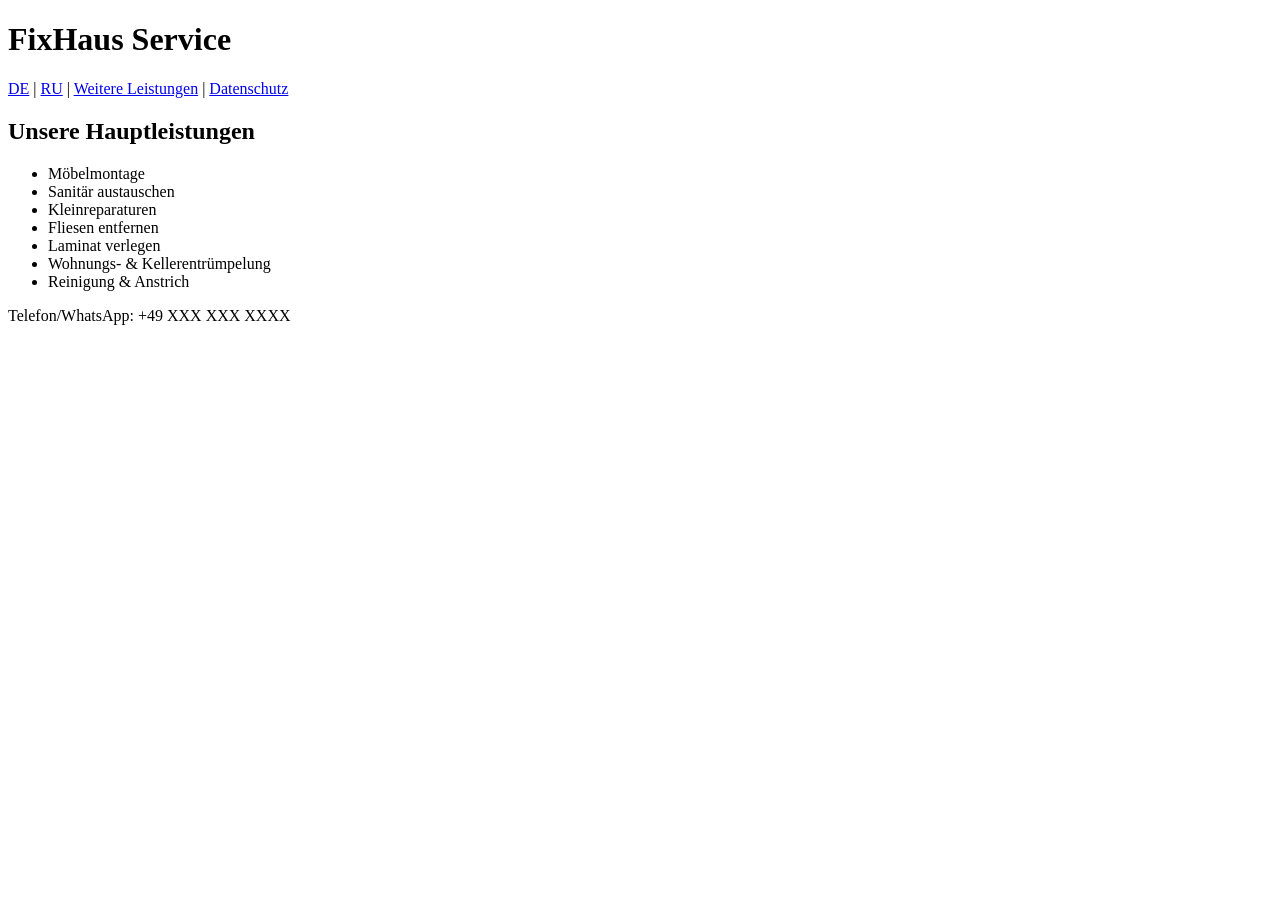
==== index.html @ be0d23b0 "Add files via upload" ====
<!doctype html><html lang="de"><meta charset="utf-8"><title>FixHaus Service</title><link rel="stylesheet" href="css/style.css"><body><header><h1>FixHaus Service</h1><nav><a href="index.html">DE</a> | <a href="index.html?lang=ru">RU</a> | <a href="services.html">Weitere Leistungen</a> | <a href="datenschutz.html">Datenschutz</a></nav></header><main><h2>Unsere Hauptleistungen</h2><ul><li>Möbelmontage</li><li>Sanitär austauschen</li><li>Kleinreparaturen</li><li>Fliesen entfernen</li><li>Laminat verlegen</li><li>Wohnungs- & Kellerentrümpelung</li><li>Reinigung & Anstrich</li></ul><p>Telefon/WhatsApp: +49 XXX XXX XXXX</p></main><script>
const p=new URLSearchParams(location.search);if(p.get("lang")=="ru"){document.documentElement.lang="ru";document.querySelector("h2").textContent="Основные услуги";}
</script></body></html>
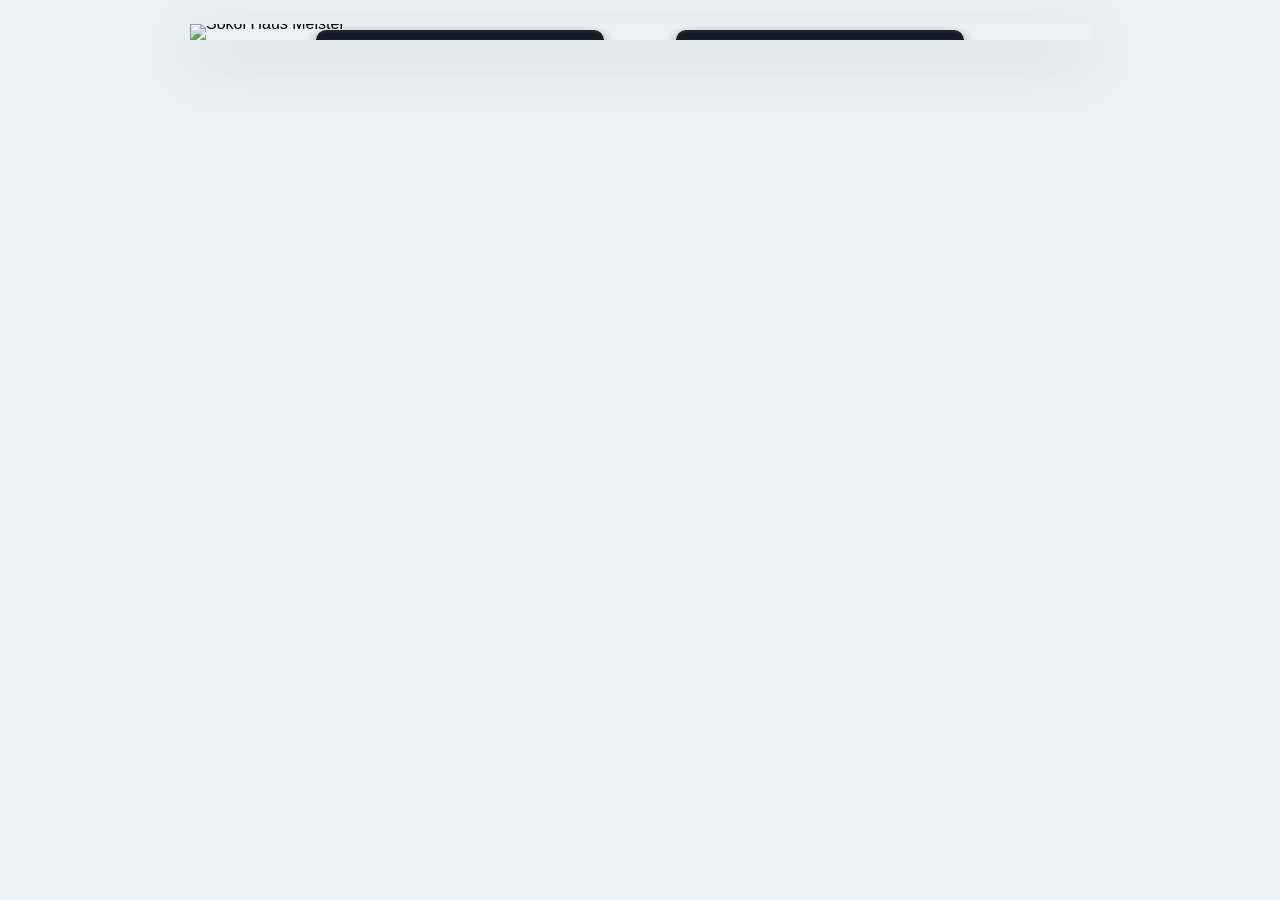
==== commit ea08892f: "Add files via upload" ====
--- a/index.html
+++ b/index.html
@@ -1,3 +1,36 @@
-<!doctype html><html lang="de"><meta charset="utf-8"><title>FixHaus Service</title><link rel="stylesheet" href="css/style.css"><body><header><h1>FixHaus Service</h1><nav><a href="index.html">DE</a> | <a href="index.html?lang=ru">RU</a> | <a href="services.html">Weitere Leistungen</a> | <a href="datenschutz.html">Datenschutz</a></nav></header><main><h2>Unsere Hauptleistungen</h2><ul><li>Möbelmontage</li><li>Sanitär austauschen</li><li>Kleinreparaturen</li><li>Fliesen entfernen</li><li>Laminat verlegen</li><li>Wohnungs- & Kellerentrümpelung</li><li>Reinigung & Anstrich</li></ul><p>Telefon/WhatsApp: +49 XXX XXX XXXX</p></main><script>
-const p=new URLSearchParams(location.search);if(p.get("lang")=="ru"){document.documentElement.lang="ru";document.querySelector("h2").textContent="Основные услуги";}
-</script></body></html>+<!doctype html>
+<html lang="de">
+<head>
+<meta charset="utf-8">
+<meta name="viewport" content="width=device-width,initial-scale=1">
+<title>Sokol Haus Meister</title>
+<link rel="stylesheet" href="style.css">
+</head>
+<body>
+<main class="building">
+  <img src="assets/sokol-haus-meister.png" alt="Sokol Haus Meister">
+
+  <button class="service s1" data-title="Hausmeister Service">Hausmeister Service</button>
+  <button class="service s2" data-title="Möbel Demontage / Montage">Möbel Demontage / Montage</button>
+  <button class="service s3" data-title="Sanitär Austausch / Reparatur">Sanitär Austausch / Reparatur</button>
+  <button class="service s4" data-title="Wohnung renovieren">Wohnung renovieren</button>
+  <button class="service s5" data-title="Demontage Fliesen, Tapete, Fußbodenbelag">Demontage Fliesen, Tapete, Fußbodenbelag</button>
+  <button class="service s6" data-title="Entrümpelung Wohnung / Keller">Entrümpelung Wohnung / Keller</button>
+</main>
+
+<div class="modal" id="modal">
+  <div class="card">
+    <button class="close">&times;</button>
+    <h2 id="title"></h2>
+    <p>Hier wird später die Beschreibung des Bereichs mit zusätzlichen Leistungen und Bildern angezeigt.</p>
+  </div>
+</div>
+
+<script>
+const modal=document.getElementById("modal"), title=document.getElementById("title");
+document.querySelectorAll(".service").forEach(b=>b.onclick=()=>{title.textContent=b.dataset.title;modal.classList.add("open")});
+document.querySelector(".close").onclick=()=>modal.classList.remove("open");
+modal.onclick=e=>{if(e.target===modal)modal.classList.remove("open")};
+</script>
+</body>
+</html>
--- a/style.css
+++ b/style.css
@@ -0,0 +1,15 @@
+*{box-sizing:border-box}
+html,body{margin:0;background:#eef1f4;font-family:Arial,Helvetica,sans-serif}
+body{display:flex;justify-content:center;padding:24px 12px 48px}
+.building{position:relative;width:min(100%,900px);line-height:0;box-shadow:0 18px 55px rgba(0,0,0,.18);overflow:hidden}
+.building>img{display:block;width:100%;height:auto}
+.service{position:absolute;transform:translateX(-50%);width:32%;padding:9px 12px;border:0;border-radius:10px;background:rgba(20,28,38,.94);color:white;font-size:clamp(11px,1.55vw,16px);font-weight:700;line-height:1.2;text-align:center;cursor:pointer;box-shadow:0 5px 14px rgba(0,0,0,.24);transition:.18s}
+.service:hover{transform:translateX(-50%) translateY(-3px);background:#b67a32}
+.s1{left:30%;top:39.4%}.s2{left:70%;top:39.4%}
+.s3{left:30%;top:58.2%}.s4{left:70%;top:58.2%}
+.s5{left:30%;top:77%}.s6{left:70%;top:77%}
+.modal{position:fixed;inset:0;display:none;align-items:center;justify-content:center;padding:20px;background:rgba(0,0,0,.58);z-index:5}
+.modal.open{display:flex}.card{position:relative;width:min(520px,100%);padding:32px;border-radius:18px;background:white;line-height:1.5;box-shadow:0 20px 60px rgba(0,0,0,.35)}
+.card h2{margin:0 35px 10px 0}.card p{margin:0;color:#59616a}
+.close{position:absolute;top:8px;right:14px;border:0;background:none;font-size:32px;cursor:pointer}
+@media(max-width:600px){body{padding:0 0 20px}.building{width:100%;box-shadow:none}.service{width:37%;padding:6px 7px;border-radius:7px;font-size:10px}.s1,.s2{top:39%}.s3,.s4{top:57.9%}.s5,.s6{top:76.7%}}
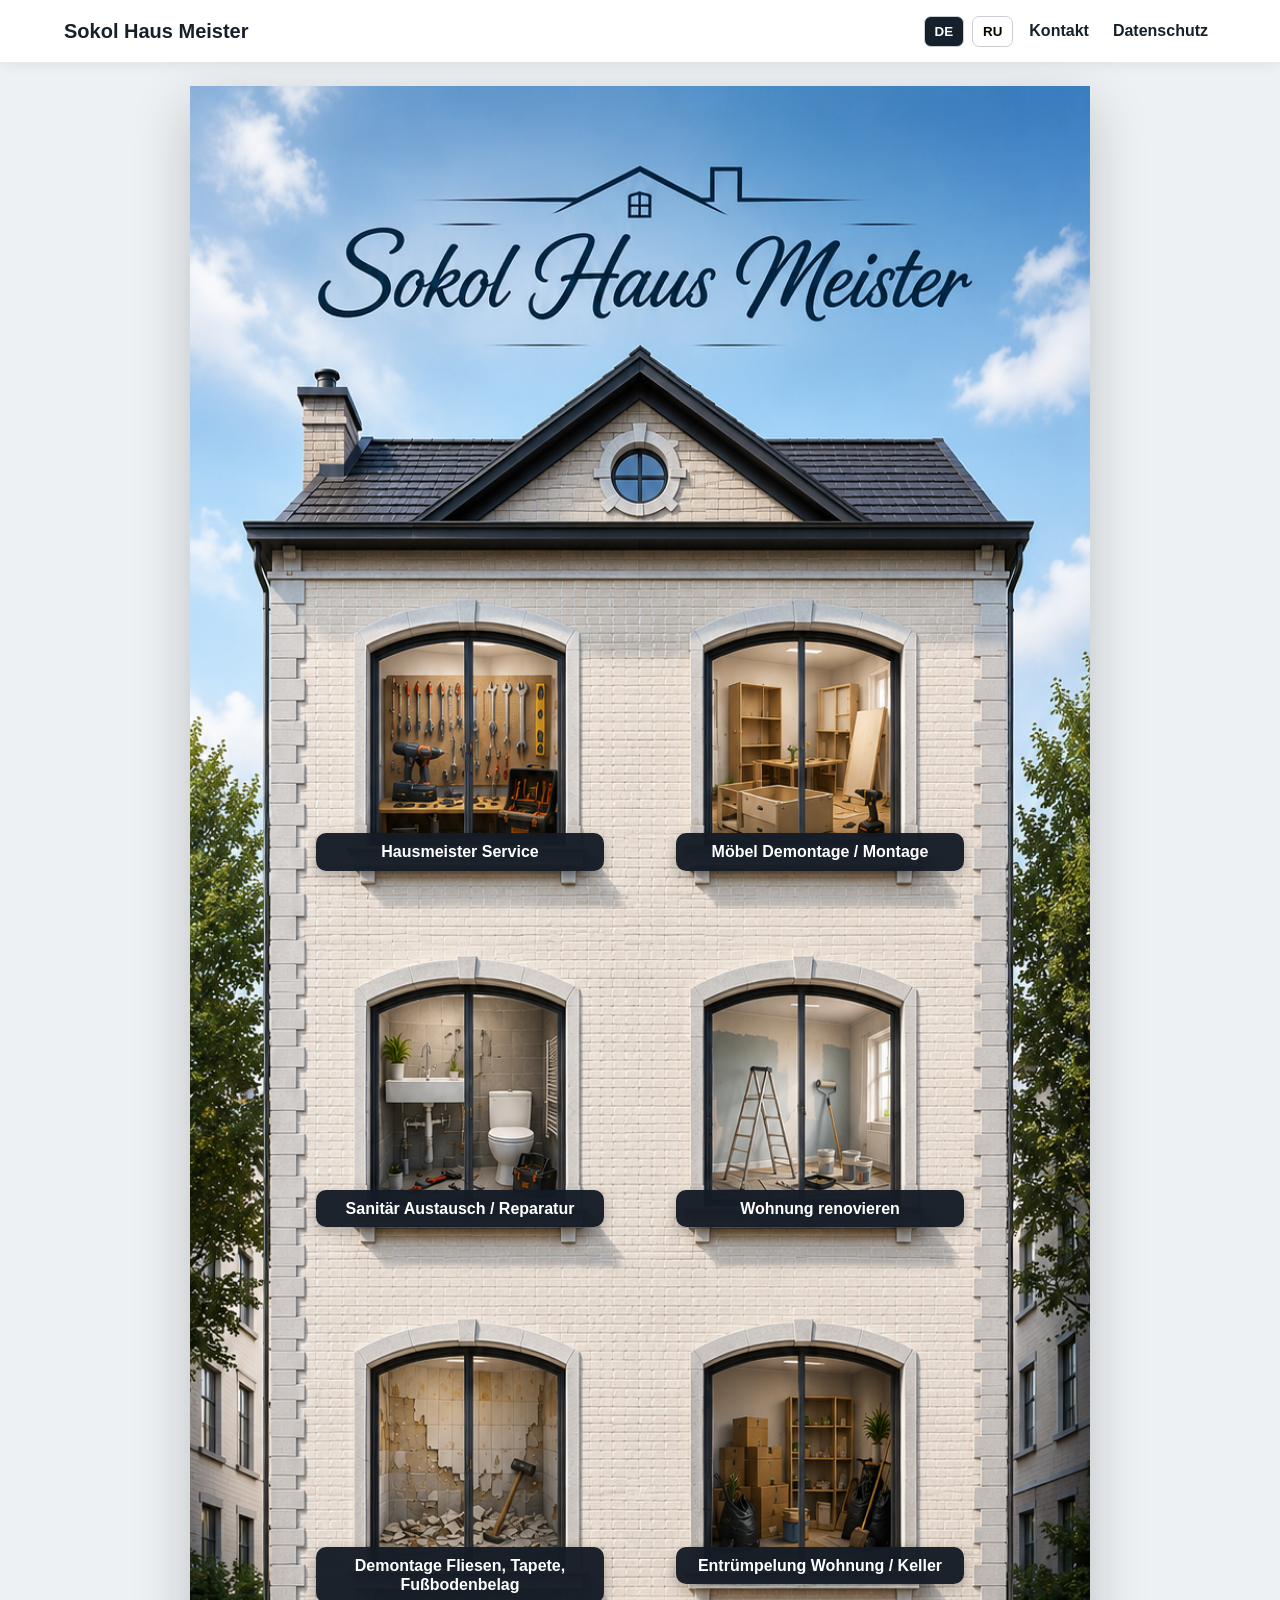
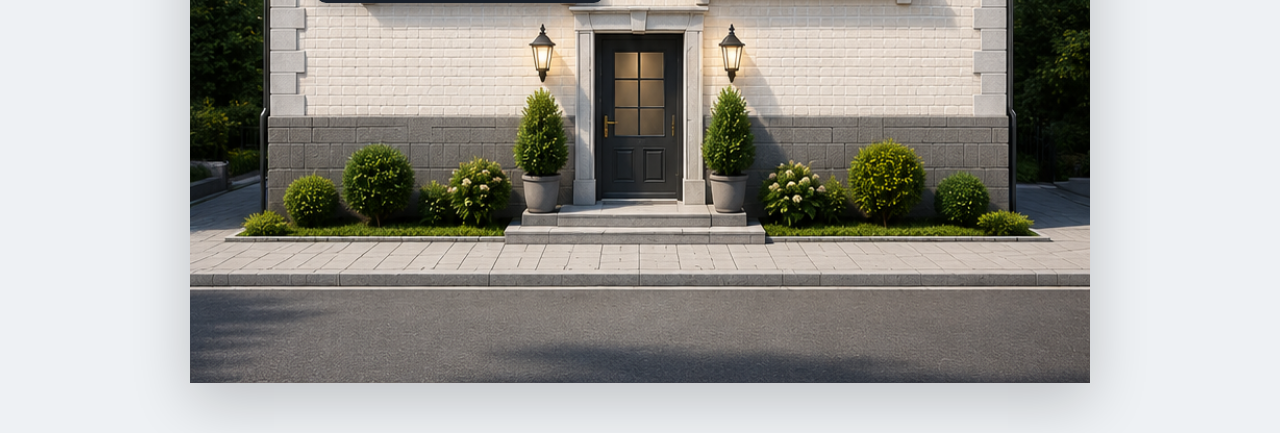
==== commit 5c687d75: "Add files via upload" ====
--- a/index.html
+++ b/index.html
@@ -1,36 +1,9 @@
-<!doctype html>
-<html lang="de">
-<head>
-<meta charset="utf-8">
-<meta name="viewport" content="width=device-width,initial-scale=1">
-<title>Sokol Haus Meister</title>
-<link rel="stylesheet" href="style.css">
-</head>
-<body>
-<main class="building">
-  <img src="assets/sokol-haus-meister.png" alt="Sokol Haus Meister">
-
-  <button class="service s1" data-title="Hausmeister Service">Hausmeister Service</button>
-  <button class="service s2" data-title="Möbel Demontage / Montage">Möbel Demontage / Montage</button>
-  <button class="service s3" data-title="Sanitär Austausch / Reparatur">Sanitär Austausch / Reparatur</button>
-  <button class="service s4" data-title="Wohnung renovieren">Wohnung renovieren</button>
-  <button class="service s5" data-title="Demontage Fliesen, Tapete, Fußbodenbelag">Demontage Fliesen, Tapete, Fußbodenbelag</button>
-  <button class="service s6" data-title="Entrümpelung Wohnung / Keller">Entrümpelung Wohnung / Keller</button>
-</main>
-
-<div class="modal" id="modal">
-  <div class="card">
-    <button class="close">&times;</button>
-    <h2 id="title"></h2>
-    <p>Hier wird später die Beschreibung des Bereichs mit zusätzlichen Leistungen und Bildern angezeigt.</p>
-  </div>
-</div>
-
-<script>
-const modal=document.getElementById("modal"), title=document.getElementById("title");
-document.querySelectorAll(".service").forEach(b=>b.onclick=()=>{title.textContent=b.dataset.title;modal.classList.add("open")});
-document.querySelector(".close").onclick=()=>modal.classList.remove("open");
-modal.onclick=e=>{if(e.target===modal)modal.classList.remove("open")};
-</script>
-</body>
-</html>+<!doctype html><html lang="de"><head><meta charset="utf-8"><meta name="viewport" content="width=device-width,initial-scale=1"><title>Sokol Haus Meister</title><link rel="stylesheet" href="style.css"></head><body>
+<header><a class="brand" href="index.html">Sokol Haus Meister</a><nav><button class="lang active" data-lang="de">DE</button><button class="lang" data-lang="ru">RU</button><a href="kontakt.html" data-i18n="contact">Kontakt</a><a href="datenschutz.html" data-i18n="privacy">Datenschutz</a></nav></header>
+<main><section class="building"><img src="assets/sokol-haus-meister.png" alt="Sokol Haus Meister">
+<a class="service s1" href="leistungen.html#hausmeister" data-i18n="s1">Hausmeister Service</a>
+<a class="service s2" href="leistungen.html#moebel" data-i18n="s2">Möbel Demontage / Montage</a>
+<a class="service s3" href="leistungen.html#sanitaer" data-i18n="s3">Sanitär Austausch / Reparatur</a>
+<a class="service s4" href="leistungen.html#renovierung" data-i18n="s4">Wohnung renovieren</a>
+<a class="service s5" href="leistungen.html#demontage" data-i18n="s5">Demontage Fliesen, Tapete, Fußbodenbelag</a>
+<a class="service s6" href="leistungen.html#entruempelung" data-i18n="s6">Entrümpelung Wohnung / Keller</a></section></main><script src="lang.js"></script></body></html>
--- a/style.css
+++ b/style.css
@@ -1,15 +1 @@
-*{box-sizing:border-box}
-html,body{margin:0;background:#eef1f4;font-family:Arial,Helvetica,sans-serif}
-body{display:flex;justify-content:center;padding:24px 12px 48px}
-.building{position:relative;width:min(100%,900px);line-height:0;box-shadow:0 18px 55px rgba(0,0,0,.18);overflow:hidden}
-.building>img{display:block;width:100%;height:auto}
-.service{position:absolute;transform:translateX(-50%);width:32%;padding:9px 12px;border:0;border-radius:10px;background:rgba(20,28,38,.94);color:white;font-size:clamp(11px,1.55vw,16px);font-weight:700;line-height:1.2;text-align:center;cursor:pointer;box-shadow:0 5px 14px rgba(0,0,0,.24);transition:.18s}
-.service:hover{transform:translateX(-50%) translateY(-3px);background:#b67a32}
-.s1{left:30%;top:39.4%}.s2{left:70%;top:39.4%}
-.s3{left:30%;top:58.2%}.s4{left:70%;top:58.2%}
-.s5{left:30%;top:77%}.s6{left:70%;top:77%}
-.modal{position:fixed;inset:0;display:none;align-items:center;justify-content:center;padding:20px;background:rgba(0,0,0,.58);z-index:5}
-.modal.open{display:flex}.card{position:relative;width:min(520px,100%);padding:32px;border-radius:18px;background:white;line-height:1.5;box-shadow:0 20px 60px rgba(0,0,0,.35)}
-.card h2{margin:0 35px 10px 0}.card p{margin:0;color:#59616a}
-.close{position:absolute;top:8px;right:14px;border:0;background:none;font-size:32px;cursor:pointer}
-@media(max-width:600px){body{padding:0 0 20px}.building{width:100%;box-shadow:none}.service{width:37%;padding:6px 7px;border-radius:7px;font-size:10px}.s1,.s2{top:39%}.s3,.s4{top:57.9%}.s5,.s6{top:76.7%}}
+*{box-sizing:border-box}body{margin:0;background:#eef1f4;font-family:Arial,Helvetica,sans-serif;color:#20252b}header{position:sticky;top:0;z-index:20;display:flex;justify-content:space-between;align-items:center;padding:14px 5%;background:rgba(255,255,255,.97);box-shadow:0 2px 14px #0001}.brand{font-size:20px;font-weight:800;color:#16202b;text-decoration:none}nav{display:flex;align-items:center;gap:8px}nav a{color:#16202b;text-decoration:none;font-weight:600;padding:8px}.lang{border:1px solid #c8ced4;background:#fff;border-radius:7px;padding:7px 10px;font-weight:700;cursor:pointer}.lang.active{background:#16202b;color:#fff}.building{position:relative;width:min(100%,900px);margin:24px auto 50px;line-height:0;box-shadow:0 18px 55px #0003;overflow:hidden}.building img{display:block;width:100%}.service{position:absolute;transform:translateX(-50%);width:32%;padding:9px 12px;border-radius:10px;background:#141c26f5;color:#fff;font-size:clamp(11px,1.55vw,16px);font-weight:700;line-height:1.2;text-align:center;text-decoration:none;box-shadow:0 5px 14px #0004;transition:.18s}.service:hover{transform:translateX(-50%) translateY(-3px);background:#b67a32}.s1{left:30%;top:39.4%}.s2{left:70%;top:39.4%}.s3{left:30%;top:58.2%}.s4{left:70%;top:58.2%}.s5{left:30%;top:77%}.s6{left:70%;top:77%}.content{width:min(100% - 30px,1000px);margin:40px auto;padding:30px;background:#fff;border-radius:18px;box-shadow:0 10px 35px #0001;line-height:1.65}.content h1{margin-top:0}.legal h2{margin-top:28px}.grid{display:grid;grid-template-columns:1fr 1fr;gap:18px}.grid article{padding:22px;border:1px solid #e0e4e7;border-radius:14px}.grid h2{margin-top:0}@media(max-width:650px){header{padding:12px 10px;flex-wrap:wrap;gap:8px}.brand{font-size:17px}nav{gap:2px}nav a{padding:6px 4px;font-size:13px}.building{width:100%;margin:0 auto 20px;box-shadow:none}.service{width:37%;padding:6px 7px;border-radius:7px;font-size:10px}.s1,.s2{top:39%}.s3,.s4{top:57.9%}.s5,.s6{top:76.7%}.content{margin:20px 10px;padding:20px}.grid{grid-template-columns:1fr}}
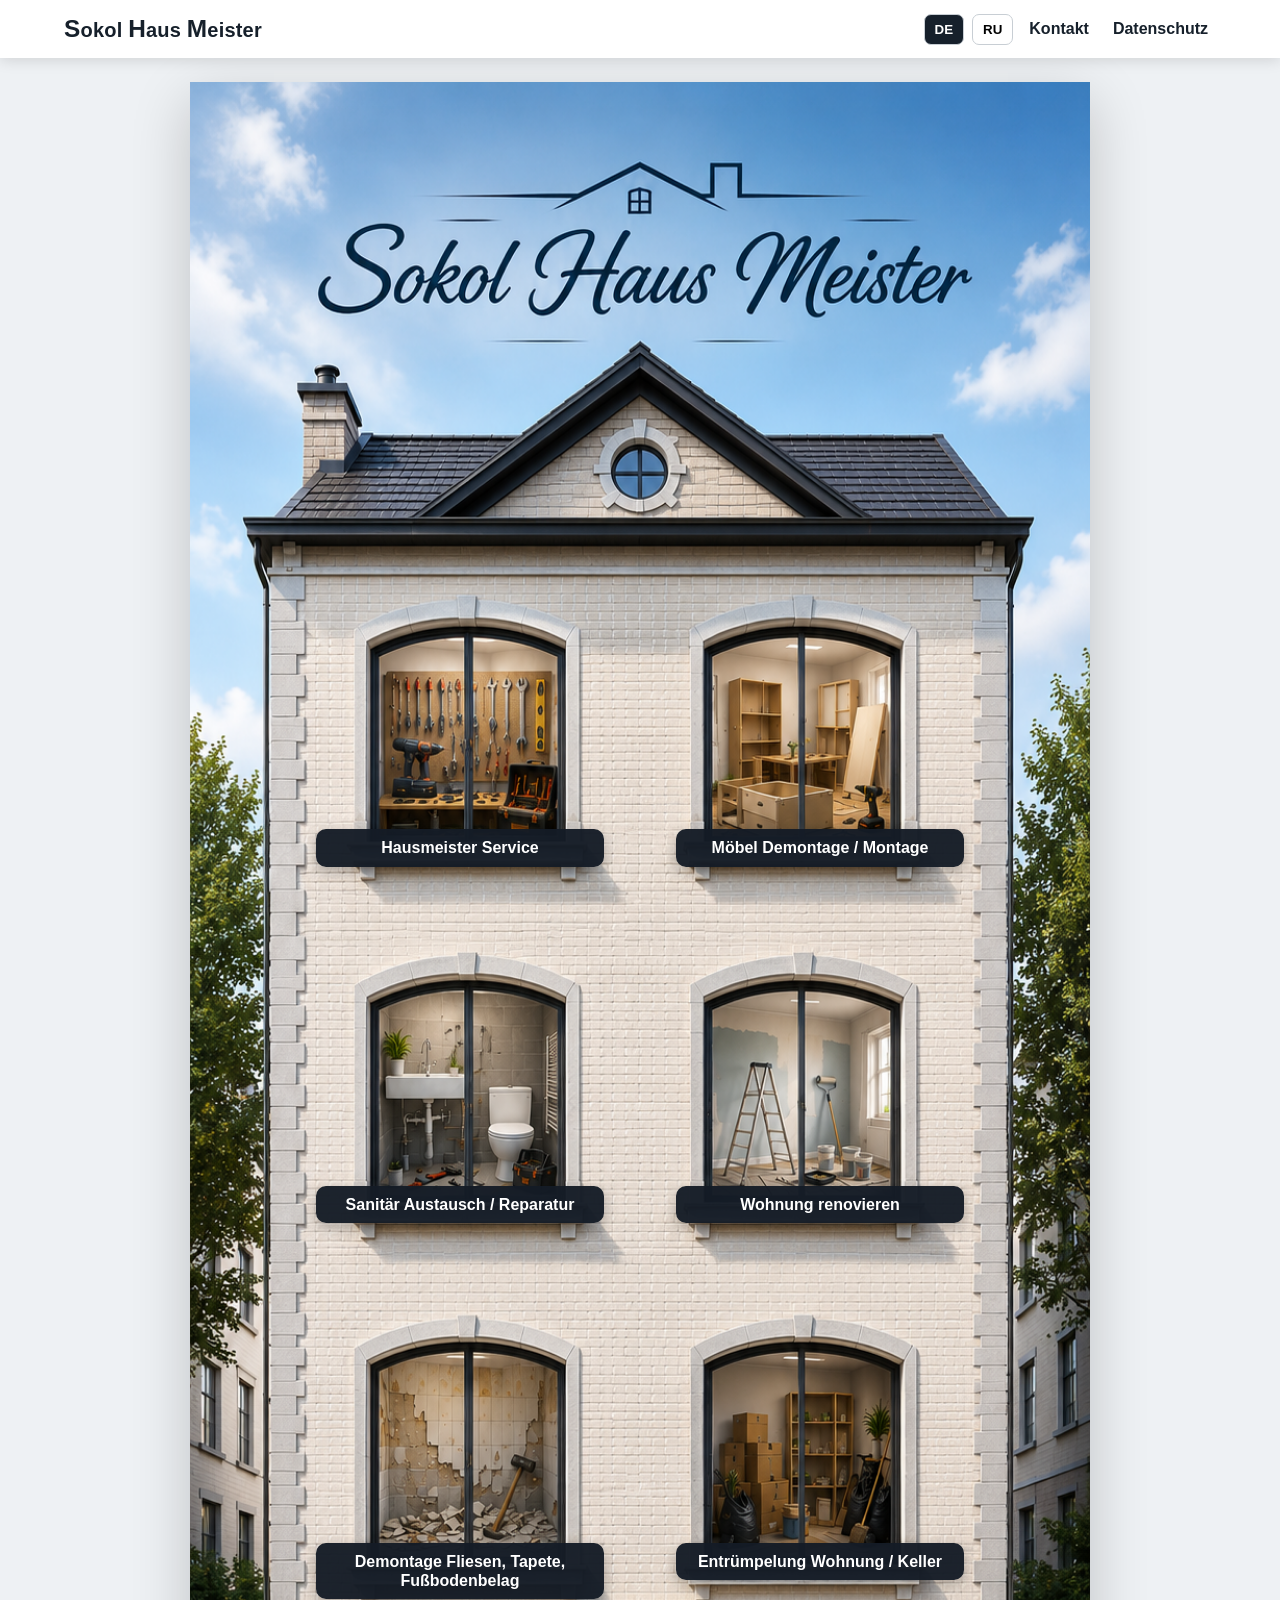
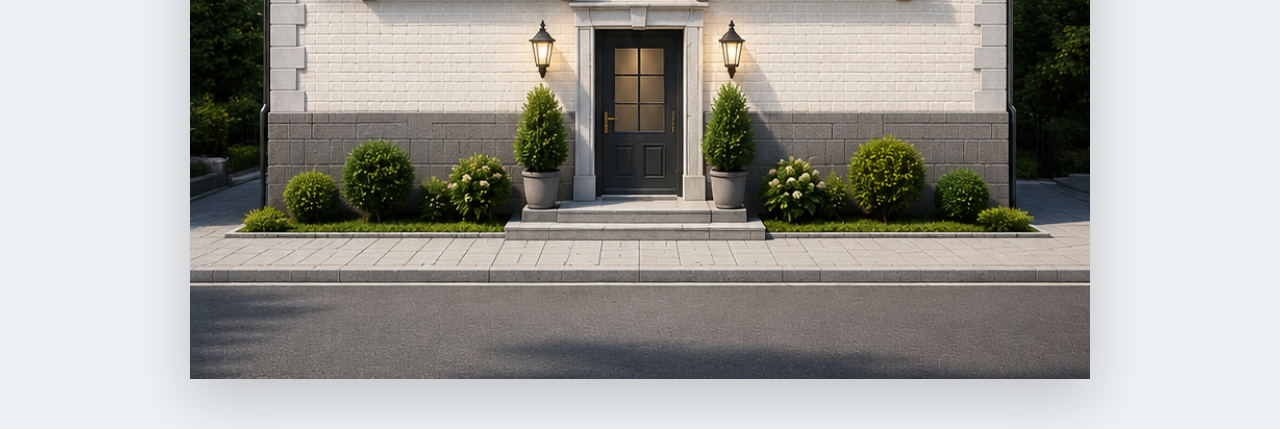
==== commit 679ed164: "Add files via upload" ====
--- a/index.html
+++ b/index.html
@@ -1,5 +1,5 @@
 <!doctype html><html lang="de"><head><meta charset="utf-8"><meta name="viewport" content="width=device-width,initial-scale=1"><title>Sokol Haus Meister</title><link rel="stylesheet" href="style.css"></head><body>
-<header><a class="brand" href="index.html">Sokol Haus Meister</a><nav><button class="lang active" data-lang="de">DE</button><button class="lang" data-lang="ru">RU</button><a href="kontakt.html" data-i18n="contact">Kontakt</a><a href="datenschutz.html" data-i18n="privacy">Datenschutz</a></nav></header>
+<header><a class="brand" href="index.html"><span class="initial">S</span>okol <span class="initial">H</span>aus <span class="initial">M</span>eister</a><nav><button class="lang active" data-lang="de">DE</button><button class="lang" data-lang="ru">RU</button><a href="kontakt.html" data-i18n="contact">Kontakt</a><a href="datenschutz.html" data-i18n="privacy">Datenschutz</a></nav></header>
 <main><section class="building"><img src="assets/sokol-haus-meister.png" alt="Sokol Haus Meister">
 <a class="service s1" href="leistungen.html#hausmeister" data-i18n="s1">Hausmeister Service</a>
 <a class="service s2" href="leistungen.html#moebel" data-i18n="s2">Möbel Demontage / Montage</a>
--- a/style.css
+++ b/style.css
@@ -1 +1,3 @@
-*{box-sizing:border-box}body{margin:0;background:#eef1f4;font-family:Arial,Helvetica,sans-serif;color:#20252b}header{position:sticky;top:0;z-index:20;display:flex;justify-content:space-between;align-items:center;padding:14px 5%;background:rgba(255,255,255,.97);box-shadow:0 2px 14px #0001}.brand{font-size:20px;font-weight:800;color:#16202b;text-decoration:none}nav{display:flex;align-items:center;gap:8px}nav a{color:#16202b;text-decoration:none;font-weight:600;padding:8px}.lang{border:1px solid #c8ced4;background:#fff;border-radius:7px;padding:7px 10px;font-weight:700;cursor:pointer}.lang.active{background:#16202b;color:#fff}.building{position:relative;width:min(100%,900px);margin:24px auto 50px;line-height:0;box-shadow:0 18px 55px #0003;overflow:hidden}.building img{display:block;width:100%}.service{position:absolute;transform:translateX(-50%);width:32%;padding:9px 12px;border-radius:10px;background:#141c26f5;color:#fff;font-size:clamp(11px,1.55vw,16px);font-weight:700;line-height:1.2;text-align:center;text-decoration:none;box-shadow:0 5px 14px #0004;transition:.18s}.service:hover{transform:translateX(-50%) translateY(-3px);background:#b67a32}.s1{left:30%;top:39.4%}.s2{left:70%;top:39.4%}.s3{left:30%;top:58.2%}.s4{left:70%;top:58.2%}.s5{left:30%;top:77%}.s6{left:70%;top:77%}.content{width:min(100% - 30px,1000px);margin:40px auto;padding:30px;background:#fff;border-radius:18px;box-shadow:0 10px 35px #0001;line-height:1.65}.content h1{margin-top:0}.legal h2{margin-top:28px}.grid{display:grid;grid-template-columns:1fr 1fr;gap:18px}.grid article{padding:22px;border:1px solid #e0e4e7;border-radius:14px}.grid h2{margin-top:0}@media(max-width:650px){header{padding:12px 10px;flex-wrap:wrap;gap:8px}.brand{font-size:17px}nav{gap:2px}nav a{padding:6px 4px;font-size:13px}.building{width:100%;margin:0 auto 20px;box-shadow:none}.service{width:37%;padding:6px 7px;border-radius:7px;font-size:10px}.s1,.s2{top:39%}.s3,.s4{top:57.9%}.s5,.s6{top:76.7%}.content{margin:20px 10px;padding:20px}.grid{grid-template-columns:1fr}}+*{box-sizing:border-box}body{margin:0;background:#eef1f4;font-family:Arial,Helvetica,sans-serif;color:#20252b}header{position:sticky;top:0;z-index:20;display:flex;justify-content:space-between;align-items:center;padding:12px 5%;background:rgba(255,255,255,.97);box-shadow:0 2px 14px #0002}.brand{font-size:20px;font-weight:800;color:#16202b;text-decoration:none;letter-spacing:.2px}.brand .initial{font-size:1.22em}.close{width:38px;height:38px;border-radius:50%;display:inline-flex;align-items:center;justify-content:center;background:#16202b;color:#fff;text-decoration:none;font-size:24px;line-height:1;font-weight:400;margin-right:4px}.headleft{display:flex;align-items:center;gap:10px}nav{display:flex;align-items:center;gap:8px}nav a{color:#16202b;text-decoration:none;font-weight:600;padding:8px}.lang{border:1px solid #c8ced4;background:#fff;border-radius:7px;padding:7px 10px;font-weight:700;cursor:pointer}.lang.active{background:#16202b;color:#fff}.building{position:relative;width:min(100%,900px);margin:24px auto 50px;line-height:0;box-shadow:0 18px 55px #0003;overflow:hidden}.building img{display:block;width:100%}.service{position:absolute;transform:translateX(-50%);width:32%;padding:9px 12px;border-radius:10px;background:#141c26f5;color:#fff;font-size:clamp(11px,1.55vw,16px);font-weight:700;line-height:1.2;text-align:center;text-decoration:none;box-shadow:0 5px 14px #0004;transition:.18s}.service:hover{transform:translateX(-50%) translateY(-3px);background:#b67a32}.s1{left:30%;top:39.4%}.s2{left:70%;top:39.4%}.s3{left:30%;top:58.2%}.s4{left:70%;top:58.2%}.s5{left:30%;top:77%}.s6{left:70%;top:77%}.content{width:min(100% - 30px,1100px);margin:40px auto;padding:30px;background:#fff;border-radius:18px;box-shadow:0 10px 35px #0001;line-height:1.65}.content h1{margin-top:0}.grid{display:grid;grid-template-columns:1fr 1fr;gap:18px}.grid article{padding:22px;border:1px solid #e0e4e7;border-radius:14px}.grid h2{margin-top:0}.service-page{overflow:hidden}.service-page.hero{background-size:cover;background-position:center;background-attachment:fixed}.hero-overlay{background:rgba(255,255,255,.92);min-height:100vh;padding:1px 0 50px}.section-title{font-size:clamp(28px,4vw,44px);margin-bottom:8px}.subtitle{color:#59636d;margin-top:0}.service-list{display:grid;grid-template-columns:repeat(2,1fr);gap:18px;margin-top:25px}.service-card{background:#fff;border-radius:15px;overflow:hidden;box-shadow:0 8px 25px #0002;border:1px solid #e2e5e8}.service-card img{display:block;width:100%;aspect-ratio:4/3;object-fit:cover}.service-card .text{padding:16px 18px}.service-card h3{margin:0;font-size:18px}.single-photo{margin:25px 0 28px;border-radius:18px;overflow:hidden;box-shadow:0 12px 35px #0003}.single-photo img{display:block;width:100%;aspect-ratio:3/2;object-fit:cover}.service-page .content{background:rgba(255,255,255,.94)}.legal h2{margin-top:28px}
+@media(max-width:650px){header{padding:10px;flex-wrap:wrap;gap:8px}.brand{font-size:17px}nav{gap:2px}nav a{padding:6px 4px;font-size:13px}.close{width:34px;height:34px;font-size:21px}.building{width:100%;margin:0 auto 20px;box-shadow:none}.service{width:37%;padding:6px 7px;border-radius:7px;font-size:10px}.s1,.s2{top:39%}.s3,.s4{top:57.9%}.s5,.s6{top:76.7%}.content{margin:20px 10px;padding:20px}.grid,.service-list{grid-template-columns:1fr}.hero-overlay{padding-top:1px}.single-photo{margin-left:-5px;margin-right:-5px}}
+.plain-list{margin:0;padding-left:24px}.plain-list li{margin:10px 0;font-size:18px}
